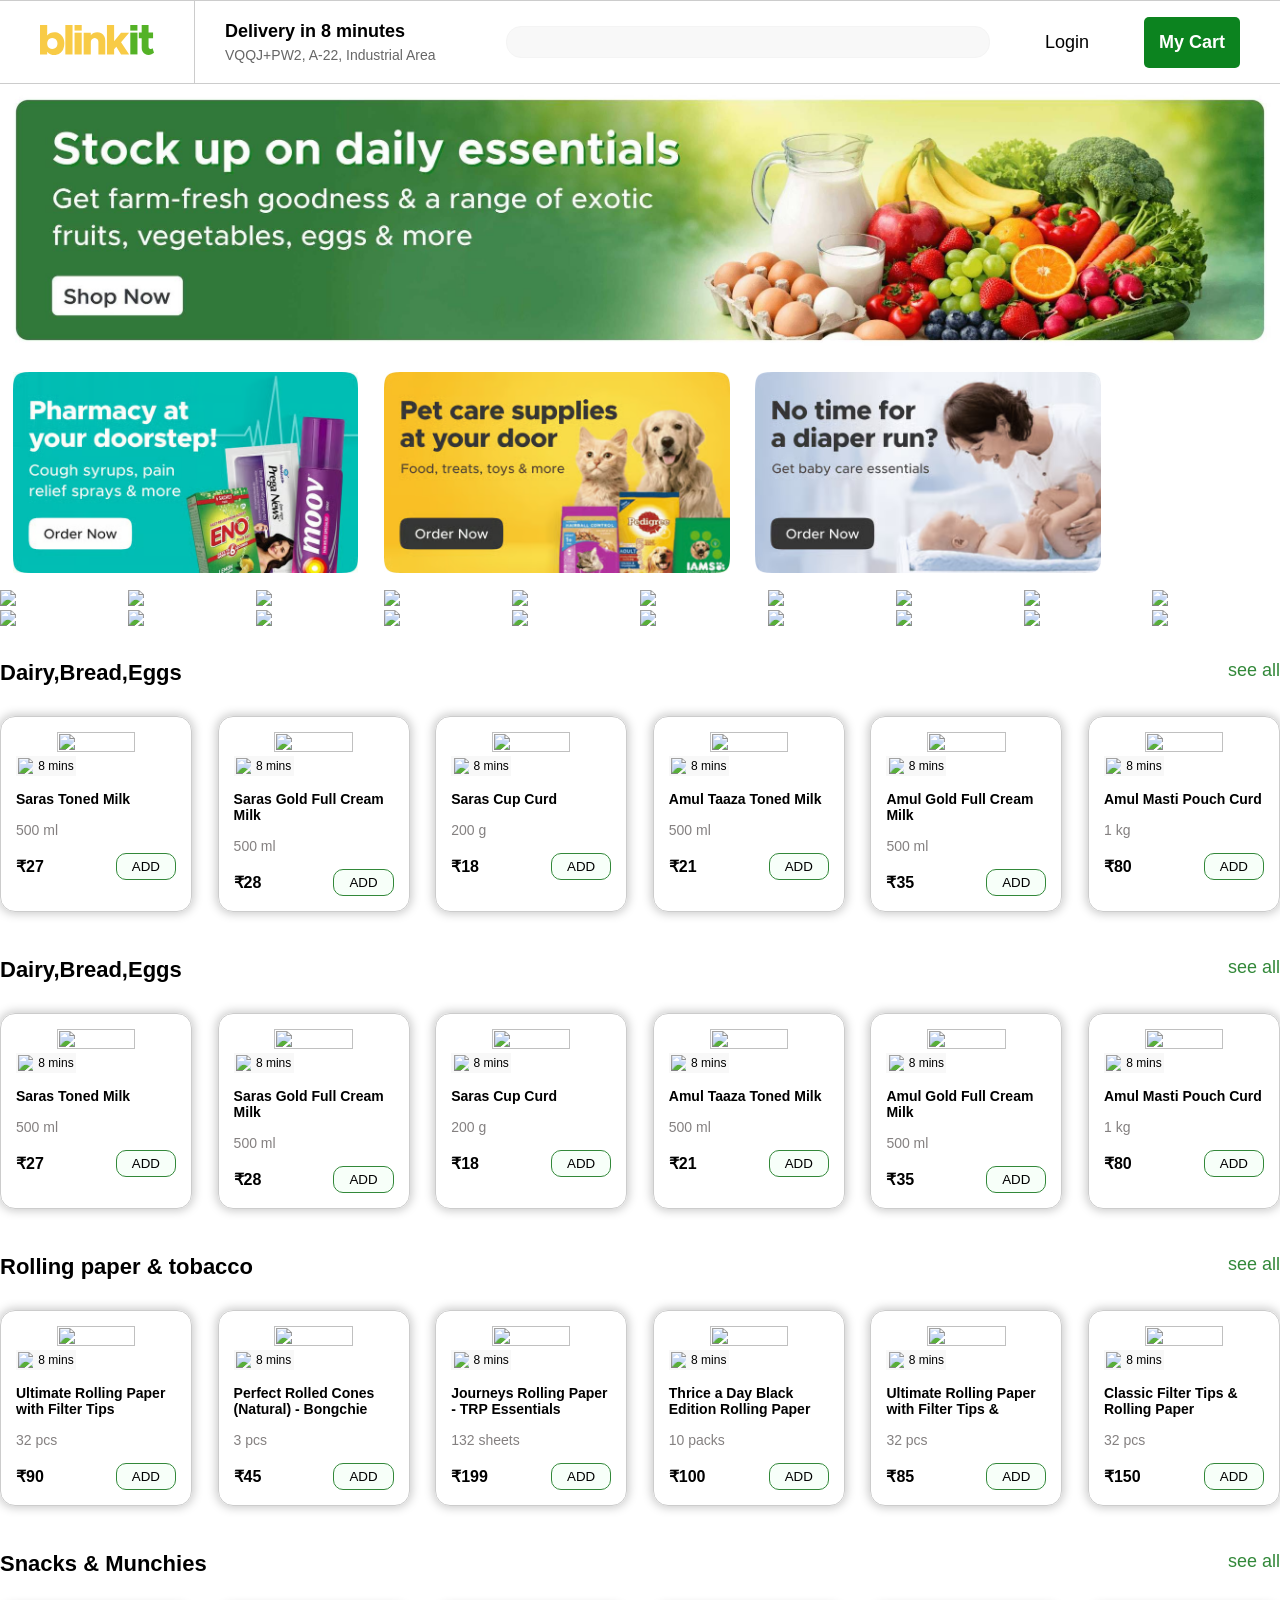
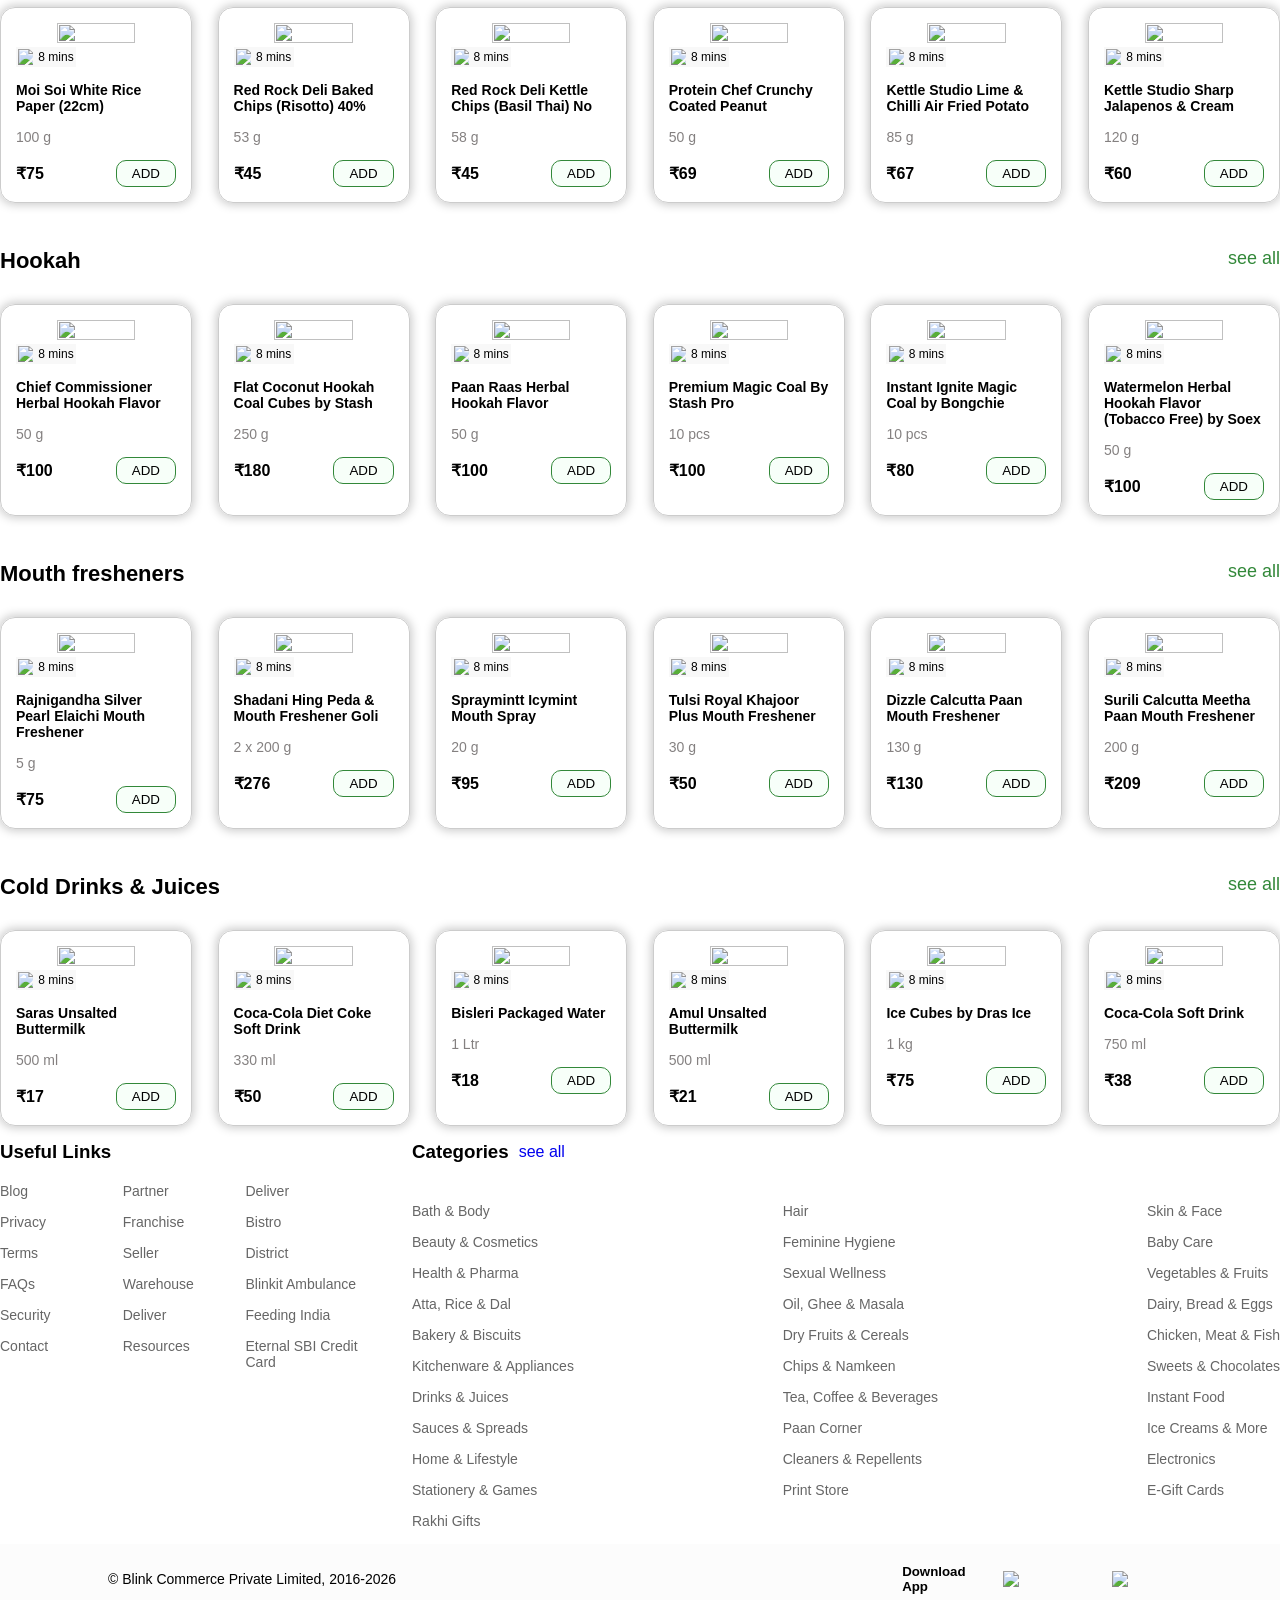
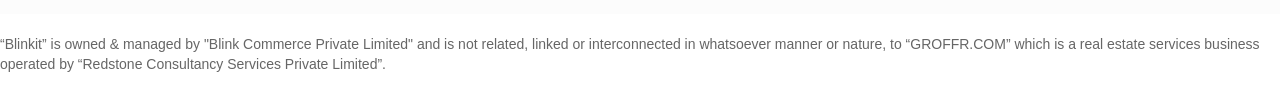
==== index.html @ e27129c2 "4" ====
<!DOCTYPE html>
<html lang="en">
<head>
    <meta charset="UTF-8">
    <meta name="viewport" content="width=device-width, initial-scale=1.0">
    <title>Blinkit</title>
    <link rel="stylesheet" href="https://cdnjs.cloudflare.com/ajax/libs/font-awesome/7.3.1/css/all.css" integrity="sha512-x9WwyMYBnlXMNQ6kQ/Lyzu1NqIhLQKL5Oq6xByfXuRj7s9CskyCbLv/1IjqzJmXwFXWr0ov6jBV7Qbc0hh9nHg==" crossorigin="anonymous" referrerpolicy="no-referrer">     
    <link rel="stylesheet" href="style.css">
    <link rel="stylesheet" href="media.css">
    
</head>
<body>
    <header>
        <div class="headerleft">
            <div class="logo">
                <a href="#">
                <svg width="134" height="30" viewBox="0 0 114 30" fill="none" xmlns="http://www.w3.org/2000/svg"><path d="M14.3342 7.186C16.2619 7.186 17.9832 7.66644 19.4978 8.62732C21.0262 9.57447 22.2242 10.9197 23.0917 12.663C23.9316 14.3377 24.3516 16.3075 24.3516 18.5724C24.3516 20.7687 23.9316 22.7316 23.0917 24.4612C22.2517 26.1908 21.0675 27.5429 19.5391 28.5175C17.9969 29.5058 16.2619 30 14.3342 30C12.9297 30 11.6078 29.7117 10.3685 29.1352C9.12927 28.5587 8.06901 27.7488 7.18775 26.7056V29.4852H0V0H7.18775V10.4598C8.06901 9.41661 9.12927 8.61359 10.3685 8.05079C11.6078 7.47426 12.9297 7.186 14.3342 7.186ZM12.1861 24.0494C13.2051 24.0494 14.1139 23.8161 14.9125 23.3493C15.7112 22.8826 16.3377 22.2306 16.7921 21.3933C17.2465 20.5697 17.4737 19.6294 17.4737 18.5724C17.4737 17.5429 17.2465 16.6095 16.7921 15.7721C16.3377 14.9348 15.7112 14.2828 14.9125 13.8161C14.1139 13.3493 13.2051 13.116 12.1861 13.116C11.2223 13.116 10.3617 13.3493 9.60432 13.8161C8.84699 14.269 8.2549 14.9073 7.82804 15.731C7.40118 16.5683 7.18775 17.5154 7.18775 18.5724C7.18775 19.6294 7.40118 20.5765 7.82804 21.4139C8.2549 22.2375 8.84699 22.8826 9.60432 23.3493C10.3617 23.8161 11.2223 24.0494 12.1861 24.0494Z" fill="#F8CB46"></path><path d="M25.3356 29.4852V0H32.5233V29.4852H25.3356Z" fill="#F8CB46"></path><path d="M34.5607 29.4852V7.68016H41.7071V29.4852H34.5607Z" fill="#F8CB46"></path><path d="M57.2319 7.186C58.7603 7.186 60.1372 7.5429 61.3627 8.25669C62.5882 8.95676 63.5521 9.94509 64.2544 11.2217C64.9291 12.512 65.2664 13.9739 65.2664 15.6074V29.4852H58.4092V17.2135C58.4092 16.4173 58.2508 15.7104 57.9341 15.0927C57.6312 14.4612 57.1974 13.9739 56.6329 13.6307C56.0821 13.2876 55.4349 13.116 54.6914 13.116C53.9891 13.116 53.3419 13.2876 52.7498 13.6307C52.1577 13.9602 51.6965 14.4132 51.366 14.9897C51.0218 15.5388 50.8496 16.1839 50.8496 16.9252L50.8083 29.4852H43.6619V7.68016H50.8083V10.1716C51.483 9.23816 52.3849 8.51064 53.5141 7.98902C54.6432 7.45367 55.8824 7.186 57.2319 7.186Z" fill="#F8CB46"></path><path d="M81.0597 17.2135L89.1769 29.4852H81.0597L76.3091 21.7639L74.1198 24.2965V29.4852H66.932V0H74.1198V16.2869L81.0184 7.68016H89.1356L81.0597 17.2135Z" fill="#F8CB46"></path><path d="M34.5569 0.00232667H41.7267V5.59207H34.5569V0.00232667Z" fill="#F8CB46"></path><path d="M90.3176 29.4198V7.61479H97.464V29.4198H90.3176Z" fill="#54B226"></path><path d="M112.575 23.2634L114 27.855C113.353 28.4727 112.534 28.9737 111.542 29.3581C110.564 29.7424 109.607 29.9346 108.671 29.9346C107.322 29.9346 106.117 29.6395 105.057 29.0492C103.996 28.4452 103.17 27.6079 102.578 26.5372C101.986 25.494 101.69 24.2929 101.69 22.9339V13.3183H98.819V7.61479H101.69V0.00241089H108.547V7.61479H113.071V13.3183H108.547V21.6161C108.547 22.3162 108.733 22.8859 109.105 23.3251C109.477 23.7644 109.952 23.984 110.53 23.984C110.943 23.984 111.329 23.9223 111.687 23.7987C112.045 23.6752 112.341 23.4967 112.575 23.2634Z" fill="#54B226"></path><path d="M90.2609 0.00241089H97.4307V5.59215H90.2609V0.00241089Z" fill="#54B226"></path></svg>
                </a>
            </div>
            <div class="headeraddress">
                <h3>Delivery in 8 minutes</h3>
                <p>VQQJ+PW2, A-22, Industrial Area </div></p>
            </div>
        <form class="searchbox">
            <button><i class="fa-solid fa-magnifying-glass"></i></button>
            <input type="text"/>
        </form>
        <div class="headerBtn">
            <button>Login</button>
            <button><i class="fa-solid fa-cart-shopping"></i>My Cart</button>
            </div>

    </header>

    <section class="bannersection">
        <img src="img/Frame-1437256605-2-2.jpg"/>  
    </section>

    <section class="orderbanner">
            <div class="orderbanneritems">
                <img src="img/pharmacy-WEB.avif"/></div>
            <div class="orderbanneritems">
                <img src="img/pet_crystal_WEB-1.avif"/>
            </div>
            <div class="orderbanneritems">
                <img src="img/baby_crystal_WEB-1.avif"/>
            </div>
    </section>
    <section class="categorysection">
        <div class="categoryitems">
            <img src="https://cdn.grofers.com/cdn-cgi/image/f=auto,fit=scale-down,q=70,metadata=none,w=270/layout-engine/2022-12/paan-corner_web.png"/>
        </div>
         <div class="categoryitems">
            <img src="https://cdn.grofers.com/cdn-cgi/image/f=auto,fit=scale-down,q=70,metadata=none,w=270/layout-engine/2022-11/Slice-2_10.png"/>
        </div>
        <div class="categoryitems">
            <img src="https://cdn.grofers.com/cdn-cgi/image/f=auto,fit=scale-down,q=70,metadata=none,w=270/layout-engine/2022-11/Slice-3_9.png"/>
        </div>
        <div class="categoryitems">
            <img src="https://cdn.grofers.com/cdn-cgi/image/f=auto,fit=scale-down,q=70,metadata=none,w=270/layout-engine/2022-11/Slice-4_9.png"/>
        </div>
        <div class="categoryitems">
            <img src="https://cdn.grofers.com/cdn-cgi/image/f=auto,fit=scale-down,q=70,metadata=none,w=270/layout-engine/2022-11/Slice-5_4.png"/>
        </div>
        <div class="categoryitems">
            <img src="https://cdn.grofers.com/cdn-cgi/image/f=auto,fit=scale-down,q=70,metadata=none,w=270/layout-engine/2022-11/Slice-6_5.png"/>
        </div>
        <div class="categoryitems">
            <img src="https://cdn.grofers.com/cdn-cgi/image/f=auto,fit=scale-down,q=70,metadata=none,w=270/layout-engine/2022-11/Slice-7_3.png"/>
        </div>
        <div class="categoryitems">
            <img src="https://cdn.grofers.com/cdn-cgi/image/f=auto,fit=scale-down,q=70,metadata=none,w=270/layout-engine/2022-11/Slice-8_4.png"/>
        </div>
        <div class="categoryitems">
            <img src="https://cdn.grofers.com/cdn-cgi/image/f=auto,fit=scale-down,q=70,metadata=none,w=270/layout-engine/2025-11/Slice-7-1_0.png"/>
        </div>
        <div class="categoryitems">
            <img src="https://cdn.grofers.com/cdn-cgi/image/f=auto,fit=scale-down,q=70,metadata=none,w=270/layout-engine/2022-11/Slice-10.png"/>
        </div>
        <div class="categoryitems">
            <img src="https://cdn.grofers.com/cdn-cgi/image/f=auto,fit=scale-down,q=70,metadata=none,w=270/layout-engine/2022-11/Slice-11.png"/>
        </div>
        <div class="categoryitems">
            <img src="https://cdn.grofers.com/cdn-cgi/image/f=auto,fit=scale-down,q=70,metadata=none,w=270/layout-engine/2022-11/Slice-12.png"/>
        </div>
        <div class="categoryitems">
            <img src="https://cdn.grofers.com/cdn-cgi/image/f=auto,fit=scale-down,q=70,metadata=none,w=270/layout-engine/2022-11/Slice-13.png"/>
        </div>
        <div class="categoryitems">
            <img src="https://cdn.grofers.com/cdn-cgi/image/f=auto,fit=scale-down,q=70,metadata=none,w=270/layout-engine/2022-11/Slice-14.png"/>
        </div>
        <div class="categoryitems">
            <img src="https://cdn.grofers.com/cdn-cgi/image/f=auto,fit=scale-down,q=70,metadata=none,w=270/layout-engine/2022-11/Slice-15.png"/>
        </div>
        <div class="categoryitems">
            <img src="https://cdn.grofers.com/cdn-cgi/image/f=auto,fit=scale-down,q=70,metadata=none,w=270/layout-engine/2022-11/Slice-16.png"/>
        </div>
        <div class="categoryitems">
            <img src="https://cdn.grofers.com/cdn-cgi/image/f=auto,fit=scale-down,q=70,metadata=none,w=270/layout-engine/2022-11/Slice-17.png"/>
        </div>
        <div class="categoryitems">
            <img src="https://cdn.grofers.com/cdn-cgi/image/f=auto,fit=scale-down,q=70,metadata=none,w=270/layout-engine/2022-11/Slice-18.png"/>
        </div>
        <div class="categoryitems">
            <img src="https://cdn.grofers.com/cdn-cgi/image/f=auto,fit=scale-down,q=70,metadata=none,w=270/layout-engine/2022-11/Slice-19.png"/>
        </div>
        <div class="categoryitems">
            <img src="https://cdn.grofers.com/cdn-cgi/image/f=auto,fit=scale-down,q=70,metadata=none,w=270/layout-engine/2022-11/Slice-20.png"/>
        </div>
    </section>
    <section class="productsection">
        <div class="headingrow">
            <h2>Dairy,Bread,Eggs</h2>
            <a>see all</a>
        </div>
        <div class="productrow">
            <div class="productionitems">
                <div class="productimg">
                    <img width="70%" height="10%" src="https://cdn.grofers.com/cdn-cgi/image/f=auto,fit=scale-down,q=70,metadata=none,w=270/da/cms-assets/cms/product/adebcc0a-e373-4bc5-aa6f-e504d9d2014b.png"/>
                    <p>
                        <img width="15px" src="https://cdn.grofers.com/cdn-cgi/image/f=auto,fit=scale-down,q=70,metadata=none,w=90/assets/eta-icons/15-mins.png"/>
                        8 mins
                    </p>    
                </div>
                <div class="productcontent">
                    <h3>Saras Toned Milk</h3>
                    <p>500 ml</p>
                    <div class="btn-price-outer">
                        <b>₹27</b>
                        <button>
                            ADD
                        </button>
                    </div>
                </div>
            </div>
            <div class="productionitems">
                <div class="productimg">
                    <img width="70%" height="10%" src="https://cdn.grofers.com/cdn-cgi/image/f=auto,fit=scale-down,q=70,metadata=none,w=270/da/cms-assets/cms/product/016db06e-1840-4069-b9b4-dec66e8ba4c9.png"/>
                    <p>
                        <img width="15px" src="https://cdn.grofers.com/cdn-cgi/image/f=auto,fit=scale-down,q=70,metadata=none,w=90/assets/eta-icons/15-mins.png"/>
                        8 mins
                    </p>    
                </div>
                <div class="productcontent">
                    <h3>Saras Gold Full Cream Milk</h3>
                    <p>500 ml</p>
                    <div class="btn-price-outer">
                        <b>₹28</b>
                        <button>
                            ADD
                        </button>
                    </div>
                </div>
            </div>
            <div class="productionitems">
                <div class="productimg">
                    <img width="70%" height="10%" src="https://cdn.grofers.com/cdn-cgi/image/f=auto,fit=scale-down,q=70,metadata=none,w=270/da/cms-assets/cms/product/95a47dbf-adcd-4631-8b95-acae31bc5242.png"/>
                    <p>
                        <img width="15px" src="https://cdn.grofers.com/cdn-cgi/image/f=auto,fit=scale-down,q=70,metadata=none,w=90/assets/eta-icons/15-mins.png"/>
                        8 mins
                    </p>    
                </div>
                <div class="productcontent">
                    <h3>Saras Cup Curd</h3>
                    <p>200 g</p>
                    <div class="btn-price-outer">
                        <b>₹18</b>
                        <button>
                            ADD
                        </button>
                    </div>
                </div>
            </div>
            <div class="productionitems">
                <div class="productimg">
                    <img width="70%" height="10%" src="https://cdn.grofers.com/cdn-cgi/image/f=auto,fit=scale-down,q=70,metadata=none,w=270/da/cms-assets/cms/product/5734b087-3ad9-485f-bbe2-52079cd9e35d.png"/>
                    <p>
                        <img width="15px" src="https://cdn.grofers.com/cdn-cgi/image/f=auto,fit=scale-down,q=70,metadata=none,w=90/assets/eta-icons/15-mins.png"/>
                        8 mins
                    </p>    
                </div>
                <div class="productcontent">
                    <h3>Amul Taaza Toned Milk</h3>
                    <p>500 ml</p>
                    <div class="btn-price-outer">
                        <b>₹21</b>
                        <button>
                            ADD
                        </button>
                    </div>
                </div>
            </div>
            <div class="productionitems">
                <div class="productimg">
                    <img width="70%" height="10%" src="https://cdn.grofers.com/cdn-cgi/image/f=auto,fit=scale-down,q=70,metadata=none,w=270/da/cms-assets/cms/product/628c97e0-5ed4-425d-a667-1d3bfa6f0bde.png"/>
                    <p>
                        <img width="15px" src="https://cdn.grofers.com/cdn-cgi/image/f=auto,fit=scale-down,q=70,metadata=none,w=90/assets/eta-icons/15-mins.png"/>
                        8 mins
                    </p>    
                </div>
                <div class="productcontent">
                    <h3>Amul Gold Full Cream Milk</h3>
                    <p>500 ml</p>
                    <div class="btn-price-outer">
                        <b>₹35</b>
                        <button>
                            ADD
                        </button>
                    </div>
                </div>
            </div>
            <div class="productionitems">
                <div class="productimg">
                    <img width="70%" height="10%" src="https://cdn.grofers.com/cdn-cgi/image/f=auto,fit=scale-down,q=70,metadata=none,w=270/da/cms-assets/cms/product/e7023096-622d-4e2e-9c2c-a7689262c36f.png"/>
                    <p>
                        <img width="15px" src="https://cdn.grofers.com/cdn-cgi/image/f=auto,fit=scale-down,q=70,metadata=none,w=90/assets/eta-icons/15-mins.png"/>
                        8 mins
                    </p>    
                </div>
                <div class="productcontent">
                    <h3>Amul Masti Pouch Curd</h3>
                    <p>1 kg</p>
                    <div class="btn-price-outer">
                        <b>₹80</b>
                        <button>
                            ADD
                        </button>
                    </div>
                </div>
            </div>
        </div>
    </section>
    <section class="productsection">
        <div class="headingrow">
            <h2>Dairy,Bread,Eggs</h2>
            <a>see all</a>
        </div>
        <div class="productrow">
            <div class="productionitems">
                <div class="productimg">
                    <img width="70%" height="10%" src="https://cdn.grofers.com/cdn-cgi/image/f=auto,fit=scale-down,q=70,metadata=none,w=270/da/cms-assets/cms/product/adebcc0a-e373-4bc5-aa6f-e504d9d2014b.png"/>
                    <p>
                        <img width="15px" src="https://cdn.grofers.com/cdn-cgi/image/f=auto,fit=scale-down,q=70,metadata=none,w=90/assets/eta-icons/15-mins.png"/>
                        8 mins
                    </p>    
                </div>
                <div class="productcontent">
                    <h3>Saras Toned Milk</h3>
                    <p>500 ml</p>
                    <div class="btn-price-outer">
                        <b>₹27</b>
                        <button>
                            ADD
                        </button>
                    </div>
                </div>
            </div>
            <div class="productionitems">
                <div class="productimg">
                    <img width="70%" height="10%" src="https://cdn.grofers.com/cdn-cgi/image/f=auto,fit=scale-down,q=70,metadata=none,w=270/da/cms-assets/cms/product/016db06e-1840-4069-b9b4-dec66e8ba4c9.png"/>
                    <p>
                        <img width="15px" src="https://cdn.grofers.com/cdn-cgi/image/f=auto,fit=scale-down,q=70,metadata=none,w=90/assets/eta-icons/15-mins.png"/>
                        8 mins
                    </p>    
                </div>
                <div class="productcontent">
                    <h3>Saras Gold Full Cream Milk</h3>
                    <p>500 ml</p>
                    <div class="btn-price-outer">
                        <b>₹28</b>
                        <button>
                            ADD
                        </button>
                    </div>
                </div>
            </div>
            <div class="productionitems">
                <div class="productimg">
                    <img width="70%" height="10%" src="https://cdn.grofers.com/cdn-cgi/image/f=auto,fit=scale-down,q=70,metadata=none,w=270/da/cms-assets/cms/product/95a47dbf-adcd-4631-8b95-acae31bc5242.png"/>
                    <p>
                        <img width="15px" src="https://cdn.grofers.com/cdn-cgi/image/f=auto,fit=scale-down,q=70,metadata=none,w=90/assets/eta-icons/15-mins.png"/>
                        8 mins
                    </p>    
                </div>
                <div class="productcontent">
                    <h3>Saras Cup Curd</h3>
                    <p>200 g</p>
                    <div class="btn-price-outer">
                        <b>₹18</b>
                        <button>
                            ADD
                        </button>
                    </div>
                </div>
            </div>
            <div class="productionitems">
                <div class="productimg">
                    <img width="70%" height="10%" src="https://cdn.grofers.com/cdn-cgi/image/f=auto,fit=scale-down,q=70,metadata=none,w=270/da/cms-assets/cms/product/5734b087-3ad9-485f-bbe2-52079cd9e35d.png"/>
                    <p>
                        <img width="15px" src="https://cdn.grofers.com/cdn-cgi/image/f=auto,fit=scale-down,q=70,metadata=none,w=90/assets/eta-icons/15-mins.png"/>
                        8 mins
                    </p>    
                </div>
                <div class="productcontent">
                    <h3>Amul Taaza Toned Milk</h3>
                    <p>500 ml</p>
                    <div class="btn-price-outer">
                        <b>₹21</b>
                        <button>
                            ADD
                        </button>
                    </div>
                </div>
            </div>
            <div class="productionitems">
                <div class="productimg">
                    <img width="70%" height="10%" src="https://cdn.grofers.com/cdn-cgi/image/f=auto,fit=scale-down,q=70,metadata=none,w=270/da/cms-assets/cms/product/628c97e0-5ed4-425d-a667-1d3bfa6f0bde.png"/>
                    <p>
                        <img width="15px" src="https://cdn.grofers.com/cdn-cgi/image/f=auto,fit=scale-down,q=70,metadata=none,w=90/assets/eta-icons/15-mins.png"/>
                        8 mins
                    </p>    
                </div>
                <div class="productcontent">
                    <h3>Amul Gold Full Cream Milk</h3>
                    <p>500 ml</p>
                    <div class="btn-price-outer">
                        <b>₹35</b>
                        <button>
                            ADD
                        </button>
                    </div>
                </div>
            </div>
            <div class="productionitems">
                <div class="productimg">
                    <img width="70%" height="10%" src="https://cdn.grofers.com/cdn-cgi/image/f=auto,fit=scale-down,q=70,metadata=none,w=270/da/cms-assets/cms/product/e7023096-622d-4e2e-9c2c-a7689262c36f.png"/>
                    <p>
                        <img width="15px" src="https://cdn.grofers.com/cdn-cgi/image/f=auto,fit=scale-down,q=70,metadata=none,w=90/assets/eta-icons/15-mins.png"/>
                        8 mins
                    </p>    
                </div>
                <div class="productcontent">
                    <h3>Amul Masti Pouch Curd</h3>
                    <p>1 kg</p>
                    <div class="btn-price-outer">
                        <b>₹80</b>
                        <button>
                            ADD
                        </button>
                    </div>
                </div>
            </div>
        </div>
    </section>
    <section class="productsection">
        <div class="headingrow">
            <h2>Rolling paper & tobacco</h2>
            <a>see all</a>
        </div>
        <div class="productrow">
            <div class="productionitems">
                <div class="productimg">
                    <img width="70%" height="10%" src="https://cdn.grofers.com/cdn-cgi/image/f=auto,fit=scale-down,q=70,metadata=none,w=270/da/cms-assets/cms/product/153ebe78-f289-42bc-aacb-db8e45e5b906.png"/>
                    <p>
                        <img width="15px" src="https://cdn.grofers.com/cdn-cgi/image/f=auto,fit=scale-down,q=70,metadata=none,w=90/assets/eta-icons/15-mins.png"/>
                        8 mins
                    </p>    
                </div>
                <div class="productcontent">
                    <h3>Ultimate Rolling Paper with Filter Tips </h3>
                    <p>32 pcs</p>
                    <div class="btn-price-outer">
                        <b>₹90</b>
                        <button>
                            ADD
                        </button>
                    </div>
                </div>
            </div>
            <div class="productionitems">
                <div class="productimg">
                    <img width="70%" height="10%" src="https://cdn.grofers.com/cdn-cgi/image/f=auto,fit=scale-down,q=70,metadata=none,w=270/da/cms-assets/cms/product/70514a35-42d4-4211-a23b-5ba14cdf4a7a.png"/>
                    <p>
                        <img width="15px" src="https://cdn.grofers.com/cdn-cgi/image/f=auto,fit=scale-down,q=70,metadata=none,w=90/assets/eta-icons/15-mins.png"/>
                        8 mins
                    </p>    
                </div>
                <div class="productcontent">
                    <h3>Perfect Rolled Cones (Natural) - Bongchie</h3>
                    <p>3 pcs</p>
                    <div class="btn-price-outer">
                        <b>₹45</b>
                        <button>
                            ADD
                        </button>
                    </div>
                </div>
            </div>
            <div class="productionitems">
                <div class="productimg">
                    <img width="70%" height="10%" src="https://cdn.grofers.com/cdn-cgi/image/f=auto,fit=scale-down,q=70,metadata=none,w=270/da/cms-assets/cms/product/1474793c-a59c-4ce6-8f32-7b13f8e9ca8c.png"/>
                    <p>
                        <img width="15px" src="https://cdn.grofers.com/cdn-cgi/image/f=auto,fit=scale-down,q=70,metadata=none,w=90/assets/eta-icons/15-mins.png"/>
                        8 mins
                    </p>    
                </div>
                <div class="productcontent">
                    <h3>Journeys Rolling Paper - TRP Essentials</h3>
                    <p>132 sheets</p>
                    <div class="btn-price-outer">
                        <b>₹199</b>
                        <button>
                            ADD
                        </button>
                    </div>
                </div>
            </div>
            <div class="productionitems">
                <div class="productimg">
                    <img width="70%" height="10%" src="https://cdn.grofers.com/cdn-cgi/image/f=auto,fit=scale-down,q=70,metadata=none,w=270/da/cms-assets/cms/product/5d32e1ba-930a-4934-9bde-047285f78f3a.png"/>
                    <p>
                        <img width="15px" src="https://cdn.grofers.com/cdn-cgi/image/f=auto,fit=scale-down,q=70,metadata=none,w=90/assets/eta-icons/15-mins.png"/>
                        8 mins
                    </p>    
                </div>
                <div class="productcontent">
                    <h3>Thrice a Day Black Edition Rolling Paper </h3>
                    <p>10 packs</p>
                    <div class="btn-price-outer">
                        <b>₹100</b>
                        <button>
                            ADD
                        </button>
                    </div>
                </div>
            </div>
            <div class="productionitems">
                <div class="productimg">
                    <img width="70%" height="10%" src="https://cdn.grofers.com/cdn-cgi/image/f=auto,fit=scale-down,q=70,metadata=none,w=270/da/cms-assets/cms/product/2a6eb6af-8143-4195-a788-c350255a8e1e.png"/>
                    <p>
                        <img width="15px" src="https://cdn.grofers.com/cdn-cgi/image/f=auto,fit=scale-down,q=70,metadata=none,w=90/assets/eta-icons/15-mins.png"/>
                        8 mins
                    </p>    
                </div>
                <div class="productcontent">
                    <h3>Ultimate Rolling Paper with Filter Tips &</h3>
                    <p>32 pcs</p>
                    <div class="btn-price-outer">
                        <b>₹85</b>
                        <button>
                            ADD
                        </button>
                    </div>
                </div>
            </div>
            <div class="productionitems">
                <div class="productimg">
                    <img width="70%" height="10%" src="https://cdn.grofers.com/cdn-cgi/image/f=auto,fit=scale-down,q=70,metadata=none,w=270/da/cms-assets/cms/product/51d164ea-0ee2-4080-aac3-0affdaf34ded.png"/>
                    <p>
                        <img width="15px" src="https://cdn.grofers.com/cdn-cgi/image/f=auto,fit=scale-down,q=70,metadata=none,w=90/assets/eta-icons/15-mins.png"/>
                        8 mins
                    </p>    
                </div>
                <div class="productcontent">
                    <h3>Classic Filter Tips & Rolling Paper</h3>
                    <p>32 pcs</p>
                    <div class="btn-price-outer">
                        <b>₹150</b>
                        <button>
                            ADD
                        </button>
                    </div>
                </div>
            </div>
        </div>
    </section>
    <section class="productsection">
        <div class="headingrow">
            <h2>Snacks & Munchies</h2>
            <a>see all</a>
        </div>
        <div class="productrow">
            <div class="productionitems">
                <div class="productimg">
                    <img width="70%" height="10%" src="https://cdn.grofers.com/cdn-cgi/image/f=auto,fit=scale-down,q=70,metadata=none,w=270/da/cms-assets/cms/product/adebcc0a-e373-4bc5-aa6f-e504d9d2014b.png"/>
                    <p>
                        <img width="15px" src="https://cdn.grofers.com/cdn-cgi/image/f=auto,fit=scale-down,q=70,metadata=none,w=90/assets/eta-icons/15-mins.png"/>
                        8 mins
                    </p>    
                </div>
                <div class="productcontent">
                    <h3>Moi Soi White Rice Paper (22cm)</h3>
                    <p>100 g</p>
                    <div class="btn-price-outer">
                        <b>₹75</b>
                        <button>
                            ADD
                        </button>
                    </div>
                </div>
            </div>
            <div class="productionitems">
                <div class="productimg">
                    <img width="70%" height="10%" src="https://cdn.grofers.com/cdn-cgi/image/f=auto,fit=scale-down,q=70,metadata=none,w=270/da/cms-assets/cms/product/rc-upload-1776829632782-897.png"/>
                    <p>
                        <img width="15px" src="https://cdn.grofers.com/cdn-cgi/image/f=auto,fit=scale-down,q=70,metadata=none,w=90/assets/eta-icons/15-mins.png"/>
                        8 mins
                    </p>    
                </div>
                <div class="productcontent">
                    <h3>Red Rock Deli Baked Chips (Risotto) 40%</h3>
                    <p>53 g</p>
                    <div class="btn-price-outer">
                        <b>₹45</b>
                        <button>
                            ADD
                        </button>
                    </div>
                </div>
            </div>
            <div class="productionitems">
                <div class="productimg">
                    <img width="70%" height="10%" src="https://cdn.grofers.com/cdn-cgi/image/f=auto,fit=scale-down,q=70,metadata=none,w=270/da/cms-assets/cms/product/rc-upload-1776829632782-895.png"/>
                    <p>
                        <img width="15px" src="https://cdn.grofers.com/cdn-cgi/image/f=auto,fit=scale-down,q=70,metadata=none,w=90/assets/eta-icons/15-mins.png"/>
                        8 mins
                    </p>    
                </div>
                <div class="productcontent">
                    <h3>Red Rock Deli Kettle Chips (Basil Thai) No</h3>
                    <p>58 g</p>
                    <div class="btn-price-outer">
                        <b>₹45</b>
                        <button>
                            ADD
                        </button>
                    </div>
                </div>
            </div>
            <div class="productionitems">
                <div class="productimg">
                    <img width="70%" height="10%" src="https://cdn.grofers.com/cdn-cgi/image/f=auto,fit=scale-down,q=70,metadata=none,w=270/da/cms-assets/cms/product/rc-upload-1779421790948-2501.png"/>
                    <p>
                        <img width="15px" src="https://cdn.grofers.com/cdn-cgi/image/f=auto,fit=scale-down,q=70,metadata=none,w=90/assets/eta-icons/15-mins.png"/>
                        8 mins
                    </p>    
                </div>
                <div class="productcontent">
                    <h3>Protein Chef Crunchy Coated Peanut</h3>
                    <p>50 g</p>
                    <div class="btn-price-outer">
                        <b>₹69</b>
                        <button>
                            ADD
                        </button>
                    </div>
                </div>
            </div>
            <div class="productionitems">
                <div class="productimg">
                    <img width="70%" height="10%" src="https://cdn.grofers.com/cdn-cgi/image/f=auto,fit=scale-down,q=70,metadata=none,w=270/da/cms-assets/cms/product/0e057c9b-d500-4665-8c5d-9c63885abbae.png"/>
                    <p>
                        <img width="15px" src="https://cdn.grofers.com/cdn-cgi/image/f=auto,fit=scale-down,q=70,metadata=none,w=90/assets/eta-icons/15-mins.png"/>
                        8 mins
                    </p>    
                </div>
                <div class="productcontent">
                    <h3>Kettle Studio Lime & Chilli Air Fried Potato</h3>
                    <p>85 g</p>
                    <div class="btn-price-outer">
                        <b>₹67</b>
                        <button>
                            ADD
                        </button>
                    </div>
                </div>
            </div>
            <div class="productionitems">
                <div class="productimg">
                    <img width="70%" height="10%" src="https://cdn.grofers.com/cdn-cgi/image/f=auto,fit=scale-down,q=70,metadata=none,w=270/da/cms-assets/cms/product/rc-upload-1773048060308-1052.png"/>
                    <p>
                        <img width="15px" src="https://cdn.grofers.com/cdn-cgi/image/f=auto,fit=scale-down,q=70,metadata=none,w=90/assets/eta-icons/15-mins.png"/>
                        8 mins
                    </p>    
                </div>
                <div class="productcontent">
                    <h3>Kettle Studio Sharp Jalapenos & Cream</h3>
                    <p>120 g</p>
                    <div class="btn-price-outer">
                        <b>₹60</b>
                        <button>
                            ADD
                        </button>
                    </div>
                </div>
            </div>
        </div>
    </section>
    <section class="productsection">
        <div class="headingrow">
            <h2>Hookah</h2>
            <a>see all</a>
        </div>
        <div class="productrow">
            <div class="productionitems">
                <div class="productimg">
                    <img width="70%" height="10%" src="https://cdn.grofers.com/cdn-cgi/image/f=auto,fit=scale-down,q=70,metadata=none,w=270/da/cms-assets/cms/product/da5b29c2-2a2b-4a87-af9b-f9feeb8d724d.png"/>
                    <p>
                        <img width="15px" src="https://cdn.grofers.com/cdn-cgi/image/f=auto,fit=scale-down,q=70,metadata=none,w=90/assets/eta-icons/15-mins.png"/>
                        8 mins
                    </p>    
                </div>
                <div class="productcontent">
                    <h3>Chief Commissioner Herbal Hookah Flavor</h3>
                    <p>50 g</p>
                    <div class="btn-price-outer">
                        <b>₹100</b>
                        <button>
                            ADD
                        </button>
                    </div>
                </div>
            </div>
            <div class="productionitems">
                <div class="productimg">
                    <img width="70%" height="10%" src="https://cdn.grofers.com/cdn-cgi/image/f=auto,fit=scale-down,q=70,metadata=none,w=270/da/cms-assets/cms/product/2a13f726-1e16-40ee-82de-50a35c0923f8.png"/>
                    <p>
                        <img width="15px" src="https://cdn.grofers.com/cdn-cgi/image/f=auto,fit=scale-down,q=70,metadata=none,w=90/assets/eta-icons/15-mins.png"/>
                        8 mins
                    </p>    
                </div>
                <div class="productcontent">
                    <h3>Flat Coconut Hookah Coal Cubes by Stash</h3>
                    <p>250 g</p>
                    <div class="btn-price-outer">
                        <b>₹180</b>
                        <button>
                            ADD
                        </button>
                    </div>
                </div>
            </div>
            <div class="productionitems">
                <div class="productimg">
                    <img width="70%" height="10%" src="https://cdn.grofers.com/cdn-cgi/image/f=auto,fit=scale-down,q=70,metadata=none,w=270/da/cms-assets/cms/product/c57dbc89-08eb-4d02-bd6c-cc4c50aaaaef.png"/>
                    <p>
                        <img width="15px" src="https://cdn.grofers.com/cdn-cgi/image/f=auto,fit=scale-down,q=70,metadata=none,w=90/assets/eta-icons/15-mins.png"/>
                        8 mins
                    </p>    
                </div>
                <div class="productcontent">
                    <h3>Paan Raas Herbal Hookah Flavor</h3>
                    <p>50 g</p>
                    <div class="btn-price-outer">
                        <b>₹100</b>
                        <button>
                            ADD
                        </button>
                    </div>
                </div>
            </div>
            <div class="productionitems">
                <div class="productimg">
                    <img width="70%" height="10%" src="https://cdn.grofers.com/cdn-cgi/image/f=auto,fit=scale-down,q=70,metadata=none,w=270/da/cms-assets/cms/product/0b475c4e-7593-4a75-8fcd-ea5a1ddc0c03.png"/>
                    <p>
                        <img width="15px" src="https://cdn.grofers.com/cdn-cgi/image/f=auto,fit=scale-down,q=70,metadata=none,w=90/assets/eta-icons/15-mins.png"/>
                        8 mins
                    </p>    
                </div>
                <div class="productcontent">
                    <h3>Premium Magic Coal By Stash Pro</h3>
                    <p>10 pcs</p>
                    <div class="btn-price-outer">
                        <b>₹100</b>
                        <button>
                            ADD
                        </button>
                    </div>
                </div>
            </div>
            <div class="productionitems">
                <div class="productimg">
                    <img width="70%" height="10%" src="https://cdn.grofers.com/cdn-cgi/image/f=auto,fit=scale-down,q=70,metadata=none,w=270/da/cms-assets/cms/product/55cbc96f-5555-47f4-9b17-67e15a255875.png"/>
                    <p>
                        <img width="15px" src="https://cdn.grofers.com/cdn-cgi/image/f=auto,fit=scale-down,q=70,metadata=none,w=90/assets/eta-icons/15-mins.png"/>
                        8 mins
                    </p>    
                </div>
                <div class="productcontent">
                    <h3>Instant Ignite Magic Coal by Bongchie</h3>
                    <p>10 pcs</p>
                    <div class="btn-price-outer">
                        <b>₹80</b>
                        <button>
                            ADD
                        </button>
                    </div>
                </div>
            </div>
            <div class="productionitems">
                <div class="productimg">
                    <img width="70%" height="10%" src="https://cdn.grofers.com/cdn-cgi/image/f=auto,fit=scale-down,q=70,metadata=none,w=270/da/cms-assets/cms/product/23850cbe-cb4c-4e4c-823a-a78e8b4c7a90.png"/>
                    <p>
                        <img width="15px" src="https://cdn.grofers.com/cdn-cgi/image/f=auto,fit=scale-down,q=70,metadata=none,w=90/assets/eta-icons/15-mins.png"/>
                        8 mins
                    </p>    
                </div>
                <div class="productcontent">
                    <h3>Watermelon Herbal Hookah Flavor (Tobacco Free) by Soex</h3>
                    <p>50 g</p>
                    <div class="btn-price-outer">
                        <b>₹100</b>
                        <button>
                            ADD
                        </button>
                    </div>
                </div>
            </div>
        </div>
    </section>
    <section class="productsection">
        <div class="headingrow">
            <h2>Mouth fresheners</h2>
            <a>see all</a>
        </div>
        <div class="productrow">
            <div class="productionitems">
                <div class="productimg">
                    <img width="70%" height="10%" src="https://cdn.grofers.com/cdn-cgi/image/f=auto,fit=scale-down,q=70,metadata=none,w=270/da/cms-assets/cms/product/04ce1bc9-3a86-49e2-bc12-8403ce06e89d.png"/>
                    <p>
                        <img width="15px" src="https://cdn.grofers.com/cdn-cgi/image/f=auto,fit=scale-down,q=70,metadata=none,w=90/assets/eta-icons/15-mins.png"/>
                        8 mins
                    </p>    
                </div>
                <div class="productcontent">
                    <h3>Rajnigandha Silver Pearl Elaichi Mouth Freshener</h3>
                    <p>5 g</p>
                    <div class="btn-price-outer">
                        <b>₹75</b>
                        <button>
                            ADD
                        </button>
                    </div>
                </div>
            </div>
            <div class="productionitems">
                <div class="productimg">
                    <img width="70%" height="10%" src="https://cdn.grofers.com/cdn-cgi/image/f=auto,fit=scale-down,q=70,metadata=none,w=270/da/cms-assets/cms/product/4fc40059-6c9e-4c02-8e90-bd7538ac9072.png"/>
                    <p>
                        <img width="15px" src="https://cdn.grofers.com/cdn-cgi/image/f=auto,fit=scale-down,q=70,metadata=none,w=90/assets/eta-icons/15-mins.png"/>
                        8 mins
                    </p>    
                </div>
                <div class="productcontent">
                    <h3>Shadani Hing Peda & Mouth Freshener Goli</h3>
                    <p>2 x 200 g</p>
                    <div class="btn-price-outer">
                        <b>₹276</b>
                        <button>
                            ADD
                        </button>
                    </div>
                </div>
            </div>
            <div class="productionitems">
                <div class="productimg">
                    <img width="70%" height="10%" src="https://cdn.grofers.com/cdn-cgi/image/f=auto,fit=scale-down,q=70,metadata=none,w=270/da/cms-assets/cms/product/rc-upload-1786189754893-349.png"/>
                    <p>
                        <img width="15px" src="https://cdn.grofers.com/cdn-cgi/image/f=auto,fit=scale-down,q=70,metadata=none,w=90/assets/eta-icons/15-mins.png"/>
                        8 mins
                    </p>    
                </div>
                <div class="productcontent">
                    <h3>Spraymintt Icymint Mouth Spray</h3>
                    <p>20 g</p>
                    <div class="btn-price-outer">
                        <b>₹95</b>
                        <button>
                            ADD
                        </button>
                    </div>
                </div>
            </div>
            <div class="productionitems">
                <div class="productimg">
                    <img width="70%" height="10%" src="https://cdn.grofers.com/cdn-cgi/image/f=auto,fit=scale-down,q=70,metadata=none,w=270/da/cms-assets/cms/product/rc-upload-1776660677396-6.png"/>
                    <p>
                        <img width="15px" src="https://cdn.grofers.com/cdn-cgi/image/f=auto,fit=scale-down,q=70,metadata=none,w=90/assets/eta-icons/15-mins.png"/>
                        8 mins
                    </p>    
                </div>
                <div class="productcontent">
                    <h3>Tulsi Royal Khajoor Plus Mouth Freshener</h3>
                    <p>30 g</p>
                    <div class="btn-price-outer">
                        <b>₹50</b>
                        <button>
                            ADD
                        </button>
                    </div>
                </div>
            </div>
            <div class="productionitems">
                <div class="productimg">
                    <img width="70%" height="10%" src="https://cdn.grofers.com/cdn-cgi/image/f=auto,fit=scale-down,q=70,metadata=none,w=270/da/cms-assets/cms/product/2f02296d-f3c2-43f8-a77c-886591708076.png"/>
                    <p>
                        <img width="15px" src="https://cdn.grofers.com/cdn-cgi/image/f=auto,fit=scale-down,q=70,metadata=none,w=90/assets/eta-icons/15-mins.png"/>
                        8 mins
                    </p>    
                </div>
                <div class="productcontent">
                    <h3>Dizzle Calcutta Paan Mouth Freshener</h3>
                    <p>130 g</p>
                    <div class="btn-price-outer">
                        <b>₹130</b>
                        <button>
                            ADD
                        </button>
                    </div>
                </div>
            </div>
            <div class="productionitems">
                <div class="productimg">
                    <img width="70%" height="10%" src="https://cdn.grofers.com/cdn-cgi/image/f=auto,fit=scale-down,q=70,metadata=none,w=270/da/cms-assets/cms/product/6e295473-6bfd-4ad6-b0e3-ffd993167ec9.png"/>
                    <p>
                        <img width="15px" src="https://cdn.grofers.com/cdn-cgi/image/f=auto,fit=scale-down,q=70,metadata=none,w=90/assets/eta-icons/15-mins.png"/>
                        8 mins
                    </p>    
                </div>
                <div class="productcontent">
                    <h3>Surili Calcutta Meetha Paan Mouth Freshener</h3>
                    <p>200 g</p>
                    <div class="btn-price-outer">
                        <b>₹209</b>
                        <button>
                            ADD
                        </button>
                    </div>
                </div>
            </div>
        </div>
    </section>
    <section class="productsection">
        <div class="headingrow">
            <h2>Cold Drinks & Juices</h2>
            <a>see all</a>
        </div>
        <div class="productrow">
            <div class="productionitems">
                <div class="productimg">
                    <img width="70%" height="10%" src="https://cdn.grofers.com/cdn-cgi/image/f=auto,fit=scale-down,q=70,metadata=none,w=270/da/cms-assets/cms/product/0e83ac8c-eae0-4ff2-bef6-cd9c7a7b99f2.png"/>
                    <p>
                        <img width="15px" src="https://cdn.grofers.com/cdn-cgi/image/f=auto,fit=scale-down,q=70,metadata=none,w=90/assets/eta-icons/15-mins.png"/>
                        8 mins
                    </p>    
                </div>
                <div class="productcontent">
                    <h3>Saras Unsalted Buttermilk</h3>
                    <p>500 ml</p>
                    <div class="btn-price-outer">
                        <b>₹17</b>
                        <button>
                            ADD
                        </button>
                    </div>
                </div>
            </div>
            <div class="productionitems">
                <div class="productimg">
                    <img width="70%" height="10%" src="https://cdn.grofers.com/cdn-cgi/image/f=auto,fit=scale-down,q=70,metadata=none,w=270/da/cms-assets/cms/product/83b37878-5b24-469f-819c-3e1390cad7f2.png"/>
                    <p>
                        <img width="15px" src="https://cdn.grofers.com/cdn-cgi/image/f=auto,fit=scale-down,q=70,metadata=none,w=90/assets/eta-icons/15-mins.png"/>
                        8 mins
                    </p>    
                </div>
                <div class="productcontent">
                    <h3>Coca-Cola Diet Coke Soft Drink</h3>
                    <p>330 ml</p>
                    <div class="btn-price-outer">
                        <b>₹50</b>
                        <button>
                            ADD
                        </button>
                    </div>
                </div>
            </div>
            <div class="productionitems">
                <div class="productimg">
                    <img width="70%" height="10%" src="https://cdn.grofers.com/cdn-cgi/image/f=auto,fit=scale-down,q=70,metadata=none,w=270/da/cms-assets/cms/product/84ba0e86-2197-436b-870e-78029ad232e1.png"/>
                    <p>
                        <img width="15px" src="https://cdn.grofers.com/cdn-cgi/image/f=auto,fit=scale-down,q=70,metadata=none,w=90/assets/eta-icons/15-mins.png"/>
                        8 mins
                    </p>    
                </div>
                <div class="productcontent">
                    <h3>Bisleri Packaged Water</h3>
                    <p>1 Ltr</p>
                    <div class="btn-price-outer">
                        <b>₹18</b>
                        <button>
                            ADD
                        </button>
                    </div>
                </div>
            </div>
            <div class="productionitems">
                <div class="productimg">
                    <img width="70%" height="10%" src="https://cdn.grofers.com/cdn-cgi/image/f=auto,fit=scale-down,q=70,metadata=none,w=270/da/cms-assets/cms/product/a8bdf605-84b1-4664-97ac-4a61603b3cac.png"/>
                    <p>
                        <img width="15px" src="https://cdn.grofers.com/cdn-cgi/image/f=auto,fit=scale-down,q=70,metadata=none,w=90/assets/eta-icons/15-mins.png"/>
                        8 mins
                    </p>    
                </div>
                <div class="productcontent">
                    <h3>Amul Unsalted Buttermilk</h3>
                    <p>500 ml</p>
                    <div class="btn-price-outer">
                        <b>₹21</b>
                        <button>
                            ADD
                        </button>
                    </div>
                </div>
            </div>
            <div class="productionitems">
                <div class="productimg">
                    <img width="70%" height="10%" src="https://cdn.grofers.com/cdn-cgi/image/f=auto,fit=scale-down,q=70,metadata=none,w=270/da/cms-assets/cms/product/50e71b2f-e11f-4f53-88bb-9bf22756e13c.png"/>
                    <p>
                        <img width="15px" src="https://cdn.grofers.com/cdn-cgi/image/f=auto,fit=scale-down,q=70,metadata=none,w=90/assets/eta-icons/15-mins.png"/>
                        8 mins
                    </p>    
                </div>
                <div class="productcontent">
                    <h3>Ice Cubes by Dras Ice</h3>
                    <p>1 kg</p>
                    <div class="btn-price-outer">
                        <b>₹75</b>
                        <button>
                            ADD
                        </button>
                    </div>
                </div>
            </div>
            <div class="productionitems">
                <div class="productimg">
                    <img width="70%" height="10%" src="https://cdn.grofers.com/cdn-cgi/image/f=auto,fit=scale-down,q=70,metadata=none,w=270/da/cms-assets/cms/product/0cd486df-ef71-4374-a3e1-159759a72787.png"/>
                    <p>
                        <img width="15px" src="https://cdn.grofers.com/cdn-cgi/image/f=auto,fit=scale-down,q=70,metadata=none,w=90/assets/eta-icons/15-mins.png"/>
                        8 mins
                    </p>    
                </div>
                <div class="productcontent">
                    <h3>Coca-Cola Soft Drink</h3>
                    <p>750 ml</p>
                    <div class="btn-price-outer">
                        <b>₹38</b>
                        <button>
                            ADD
                        </button>
                    </div>
                </div>
            </div>
        </div>
    </section>
    <footer>
        <div class="footer-mid">
            <div class="footer-mid-row1">
                <div class="footer-mid-row1-left">
                    <h3>Useful Links</h3>
                    <div class="usefullinks">
                        <ul>
                            <li><a href="#">Blog</a></li>
                            <li><a href="#">Privacy</a></li>
                            <li><a href="#">Terms</a></li>
                            <li><a href="#">FAQs</a></li>
                            <li><a href="#">Security</a></li>
                            <li><a href="#">Contact</a></li>
                        </ul>
                        <ul>
                            <li><a href="#">Partner</a></li>
                            <li><a href="#">Franchise</a></li>
                            <li><a href="#">Seller</a></li>
                            <li><a href="#">Warehouse</a></li>
                            <li><a href="#">Deliver</a></li>
                            <li><a href="#">Resources</a></li>
                        </ul>
                        <ul>
                            <li><a href="#">Deliver</a></li>
                            <li><a href="#">Bistro</a></li>
                            <li><a href="#">District</a></li>
                            <li><a href="#">Blinkit Ambulance</a></li>
                            <li><a href="#">Feeding India</a></li>
                            <li><a href="#">Eternal SBI Credit Card</a></li>
                        </ul>
                    </div>
                </div>
                <div class="footer-mid-row1-right">
                    <div class="categoriesheadingrow">
                    <h3>Categories</h3>
                    <a href="#">see all</a>
                     </div>
                     <div class="categoriesrow">
                        <ul>
                            <li><a href="#">Bath & Body</a></li>
                            <li><a href="#">Beauty & Cosmetics</a></li>
                            <li><a href="#">Health & Pharma</a></li>
                            <li><a href="#">Atta, Rice & Dal</a></li>
                            <li><a href="#">Bakery & Biscuits</a></li>
                            <li><a href="#">Kitchenware & Appliances</a></li>
                            <li><a href="#">Drinks & Juices</a></li>
                            <li><a href="#">Sauces & Spreads</a></li>
                            <li><a href="#">Home & Lifestyle</a></li>
                            <li><a href="#">Stationery & Games</a></li>
                            <li><a href="#">Rakhi Gifts</a></li>
                        </ul>
                        <ul>
                            <li><a href="#">Hair</a></li>
                            <li><a href="#">Feminine Hygiene</a></li>
                            <li><a href="#">Sexual Wellness</a></li>
                            <li><a href="#">Oil, Ghee & Masala</a></li>
                            <li><a href="#">Dry Fruits & Cereals</a></li>
                            <li><a href="#">Chips & Namkeen</a></li>
                            <li><a href="#">Tea, Coffee & Beverages</a></li>
                            <li><a href="#">Paan Corner</a></li>
                            <li><a href="#">Cleaners & Repellents</a></li>
                            <li><a href="#">Print Store</a></li>
                        </ul>
                        <ul>
                            <li><a href="#">Skin & Face</a></li>
                            <li><a href="#">Baby Care</a></li>
                            <li><a href="#">Vegetables & Fruits</a></li>
                            <li><a href="#">Dairy, Bread & Eggs</a></li>
                            <li><a href="#">Chicken, Meat & Fish</a></li>
                            <li><a href="#">Sweets & Chocolates</a></li>
                            <li><a href="#">Instant Food</a></li>
                            <li><a href="#">Ice Creams & More</a></li>
                            <li><a href="#">Electronics</a></li>
                            <li><a href="#">E-Gift Cards</a></li>
                        </ul>
                    </div>
                </div>
            </div>
                <div class="footer-mid-row2">
                    <p>© Blink Commerce Private Limited, 2016-2026</p>
                    <div class="appicons"></div>
                    
                        <h5>Download App</h5>
                        <img width="100" src="https://blinkit.com/d61019073b700ca49d22.png"/>
                        <img width="100" src="https://blinkit.com/8ed033800ea38f24c4f0.png"/>
                    <div class="slinks">
                            <i class="fa-brands fa-facebook"></i>
                            <i class="fa-brands fa-square-x-twitter"></i>
                            <i class="fa-brands fa-square-instagram"></i>
                            <i class="fa-brands fa-square-linkedin"></i>
                </div>
                </div>
            <div class="footer-mid-row3">
                <p>“Blinkit” is owned & managed by "Blink Commerce Private Limited" and is not related, linked or interconnected in whatsoever manner or nature, to “GROFFR.COM” which is a real estate services business operated by “Redstone Consultancy Services Private Limited”.</p>
            </div>
        </div>
    </footer>
</body>
</html>
---- style.css ----
*{
    margin: 0px;
    padding: 0px;
    font-family: 'Poppins', sans-serif;
    box-sizing:border-box;
    text-decoration: none;
}

header{
    gap: 40px;
    display:flex;
    align-items:center; 
    border-bottom: 1px solid #ccc;
    border-top: 1px solid #ccc;
}

.headerleft{
   display:flex; 
   align-items:center;
}
.logo{
    padding: 24px 30px;
    border-right: 1px solid #ccc;
}
.headeraddress{
    padding: 20px 30px;
}
.headeraddress h3{
    font-size: 18px; 
    margin-bottom: 5px;
}
.headeraddress p{
    font-size: 14px;
    color: #666;
} 
.searchbox{
    border-radius: 15px;
    flex-grow: 1;
    background-color: #f8f8f8;
    display:flex;
    border: #f4f4f4 1px solid;
}
.searchbox button{
    padding: 15px;
    border:none;
    background-color: transparent;
}
.searchbox input{
    flex-grow: 1;
    border:none;
    background-color: transparent;
}
.searchbox input:focus{
    outline:none;
} 
.headerBtn{
    display:flex;
    gap: 40px;
    margin-right: 40px;
}
.headerBtn button{
    font-size: 18px;
    padding: 15px;
    background-color: transparent;
    border: none;
}
.headerBtn button:last-child{
    color: white;
    font-weight: bold;
    background-color: rgb(12, 131, 31);
    border-radius: 5px;
}
.bannersection{
    margin:auto;
    max-width: 1280px;
}
.bannersection img{
    width: 100%;
}
.orderbanner{
    display:flex;
    max-width: 1280px;
    margin:auto;
}
.orderbanneritems{
    flex-basis: 27%;
    margin: 1%;
}
.orderbanneritems img{
    width: 100%;
}
.categorysection{
    margin:auto;
    max-width: 1280px;
    display:flex;
    flex-wrap: wrap;
}
.categoryitems{
    flex-basis: 10%;
}
.categoryitems img{
    width: 100%;
}

.productsection{
    max-width: 1280px;
    margin: auto;
    padding: 30px 0px 0px 0px;
}
.headingrow{
    width: 100%;
    display: flex;
    justify-content: space-between;
}
.headingrow h2{
    font-size: 22px;
}
.headingrow a{
    font-size: 18px;
    color: #328839;
}
.productrow{
    width: 100%;
    gap: 2%;
    flex-wrap: wrap;
    margin: 30px 0px;
    display: flex;
    margin: 30px 0px 0px 0px
}
.productionitems{
    margin-bottom: 15px;
    flex-basis: 15%;
    border-radius: 15px;
    box-shadow: 0px 0px 10px 2px #ccc;
    border: 1px solid #ccc;
}
.productimg{
    text-align: center;
    padding: 15px;
}
.productimg p{
    background-color: #f8f8f8;
    display: flex;
    width: 60px;
    justify-content: center;
    gap: 5px;
    padding: 2px;
    align-items: center;
    font-size: 12px;
    text-align: left;
}
.productcontent{
    padding: 15px;
    padding-top: 0px;
}
.productcontent h3{
    margin-bottom: 15px;
    font-size: 14px;
}
.productcontent p{
    font-size: 14px;
    color: #848080;
}
.btn-price-outer{
    align-items: center;
    display: flex;
    justify-content: space-between;
    margin-top: 15px;
}
.btn-price-outer button{
    background-color: #f7fff9;
    border: 1px solid #328839;
    padding: 5px 15px;
    border-radius: 10px;
}
.footer{
    padding: 40px 0px 0px 0px;               
}
.footer-mid{
    max-width: 1280px;
    margin: auto;
}
.footer-mid-row1{
    width: 100%;
    display: flex;
    gap: 40px;
}
.footer-mid-row1-left{
    flex-basis: 30%;
}
.footer-mid-row1-left h3{
    margin-bottom: 20px;
}
.usefullinks{
    display: flex;
}
.usefullinks ul{
    flex-basis: 33%;
    list-style: none;
}
.usefullinks ul li a{
    font-size: 14px;
    margin-bottom: 15px;
    display: block;
    color: rgb(102, 102, 102);
}
.footer-mid-row1-right{
    flex-basis: 70%;
}
.categoriesheadingrow{
    display: flex;
    margin-bottom: 40px;
    gap: 10px;
    align-items: center;
}
.categoriesrow {
    display: flex;
    justify-content: space-between;
}

.categoriesrow ul {
    list-style: none;
    c
    padding: 0;
    margin: 0;
}

.categoriesrow li a{
    font-size: 14px;
    margin-bottom: 15px;
    display: block;
    color: rgb(102, 102, 102);
}
.footer-mid-row3{

}
.footer-mid-row3 p{
    padding: 20px 0px ;
    font-size: 14px;
    line-height: 20px;
    color: rgb(102, 102, 102);
}
.footer-mid-row2{
    background-color: #fcfcfc;
    width: 100%;
    display: flex;
    padding: 20px 0px;
    align-items: center;
     gap: 10px;

}
.footer-mid-row2 p{
    flex-basis: 40%;
    font-size: 14px;
    text-align: center;
}
.appicons{
    flex-basis: 30%;
    display: flex;
    align-items: center;
    
}
.slinks{
    display: flex;
    gap: 20px;
}
.slinks i{
    width: 40%;
    height: 40%;
    display: flex;
    align-items: center;
    justify-content: center;
    
}
---- media.css ----
@media only screen and (min-width: 200px) and (max-width: 575px) {
    header{
        flex-direction: column;
        align-items: stretch;
        padding: 10px;
        gap: 15px;
    }
    .headerleft{
        width: 100%;
        justify-content: center;
    }
    .logo{
        padding: 10px;
    }
    .headeraddress{
        padding: 10px;
    }
    .headeraddress p{
        font-size: 12px;
    }   
    .headeraddress h3{
        font-size: 15px;
    }
    .searchbutton{
        padding: 10px;
    }
    .headerBtn{
        border-radius: 5px;
        position: fixed;
        background-color: #fff;
        width: 100%;
        bottom: 0;
        justify-content: center;
        margin-right: 0px;
    }
    .bannersection{
        display: none;
    }
    .orderbanner{
        padding: 10px;
        flex-direction: column;
    }
    .categorysection{
        max-width: 100%;
        margin: auto;
    }
    .categoryitems{
        flex-basis: 25%;
    }
    .productionitems{
        flex-basis: 49%;
        border: 1px solid #ccc;
    }
    .productsection{
        padding: 30px 10px;
    }

@media only screen and (min-width: 200px) and (max-width: 575px) {

    /* FOOTER */

    footer {
        width: 100%;
    }

    .footer-mid {
        width: 100%;
        padding: 20px 15px;
    }

    .footer-mid-row1 {
        display: flex;
        flex-direction: column;
        gap: 30px;
        padding: 10px 0;
    }

    .footer-mid-row1-left,
    .footer-mid-row1-right {
        width: 100%;
    }

    /* USEFUL LINKS */

    .usefullinks {
        display: grid;
        grid-template-columns: repeat(2, minmax(0, 1fr));
        gap: 10px;
    }

    .usefullinks ul {
        display: contents;
        list-style: none;
        padding: 0;
        margin: 0;
    }

    .usefullinks li {
        list-style: none;
        margin-bottom: 10px;
    }

    /* CATEGORIES HEADING */

    .categoriesheadingrow {
        display: flex;
        align-items: center;
        gap: 15px;
        margin-bottom: 15px;
    }

    /* CATEGORY ITEMS */

    .categoriesrow {
        display: grid;
        grid-template-columns: repeat(2, minmax(0, 1fr));
        column-gap: 15px;
        row-gap: 10px;
    }

    .categoriesrow ul {
        display: contents;
        list-style: none;
        padding: 0;
        margin: 0;
    }

    .categoriesrow li {
        list-style: none;
        margin-bottom: 10px;
        min-width: 0;
    }

    /* FOOTER LINKS */

    .usefullinks a,
    .categoriesrow a {
        color: #666;
        text-decoration: none;
        font-size: 14px;
    }

    .footer-mid-row1 h3 {
        font-size: 18px;
    }

}
.footer-mid-row3{
    padding: 0px 10px ;
}
.footer-mid-row2{
    gap: 20px;
    flex-direction: column;
}

}
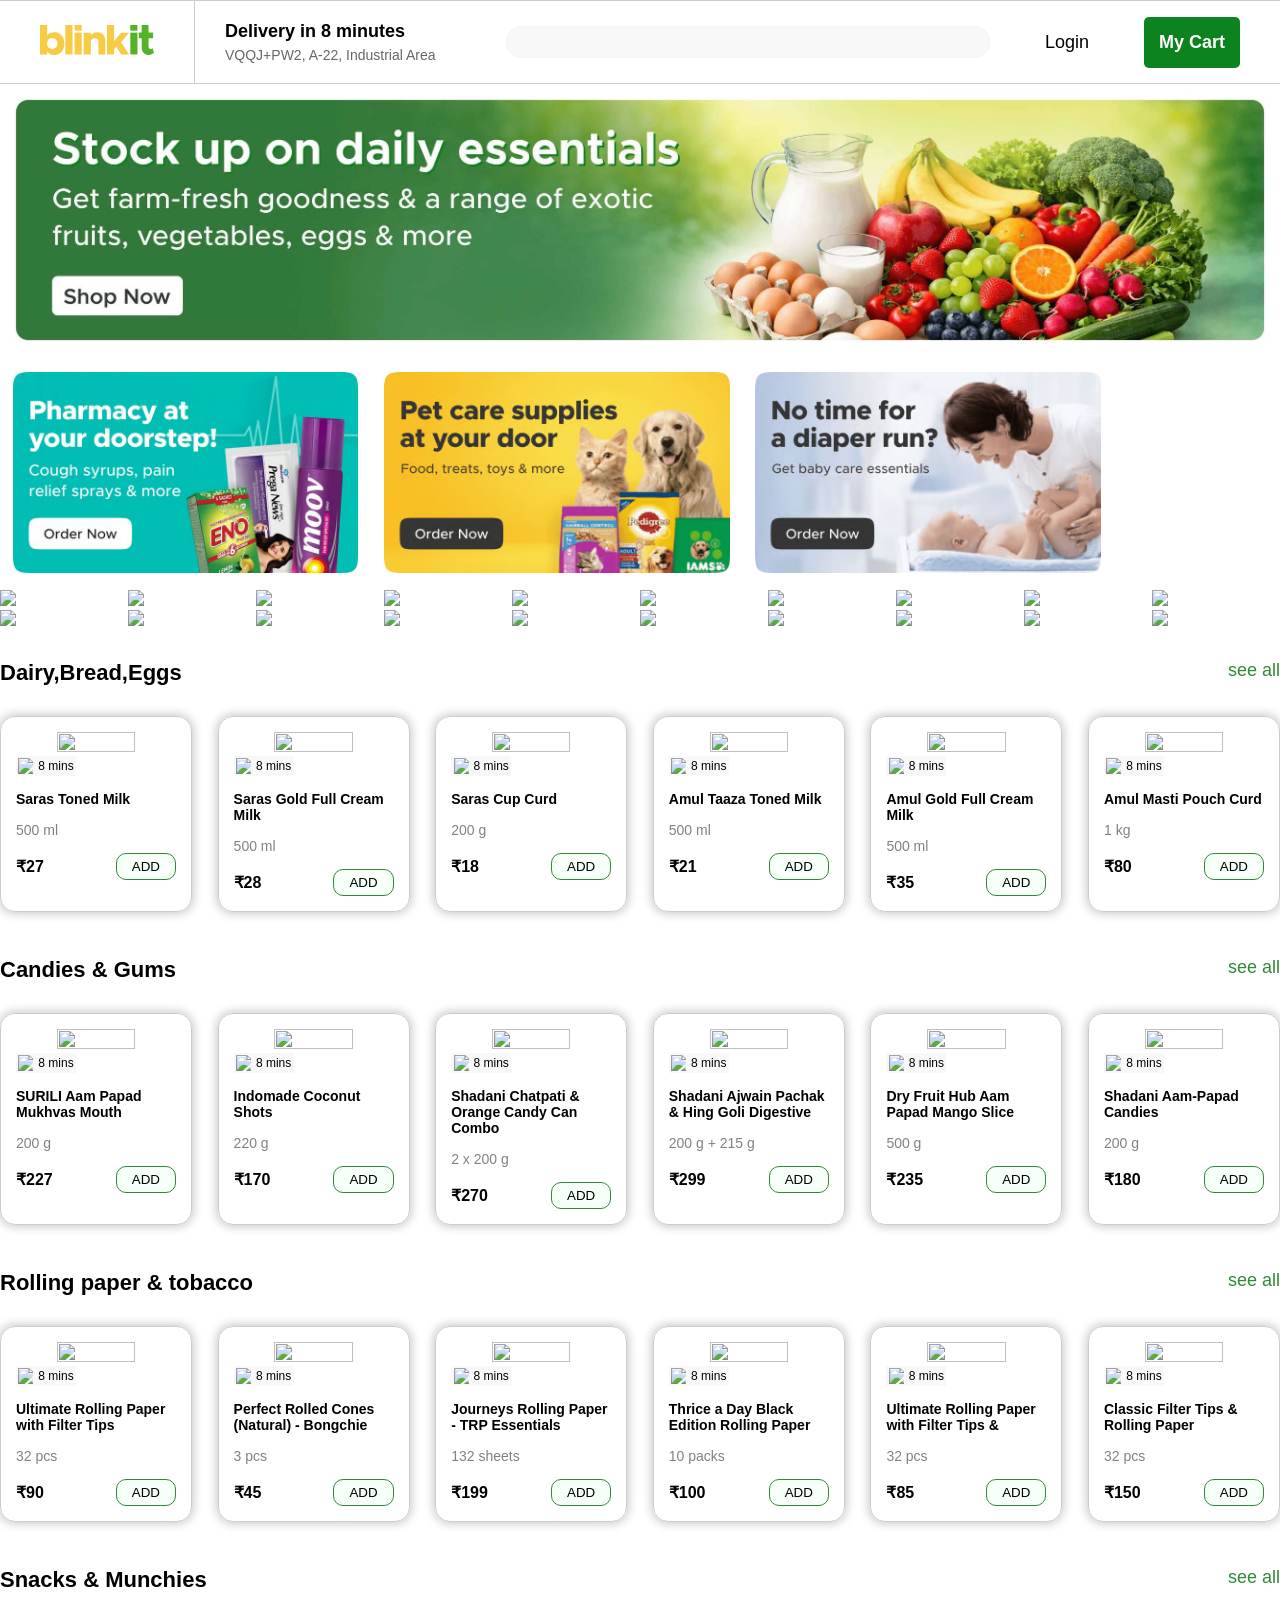
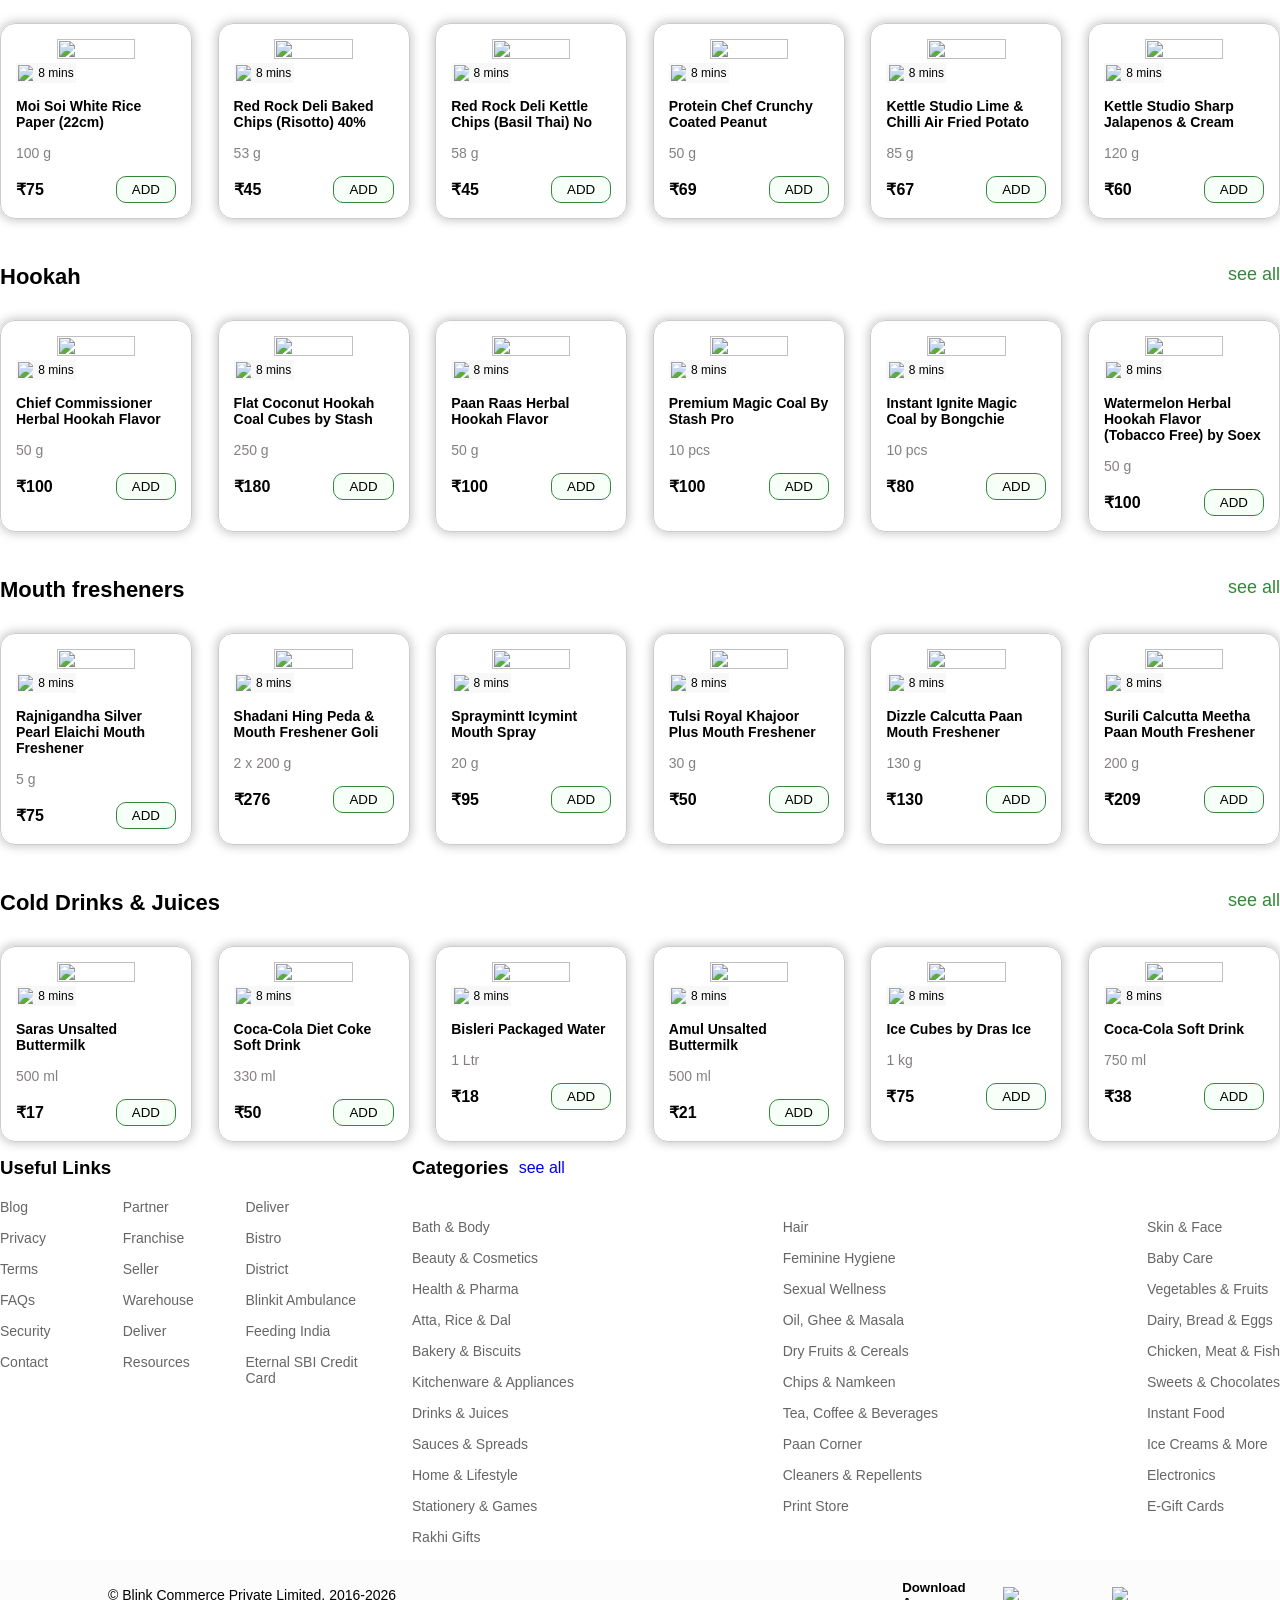
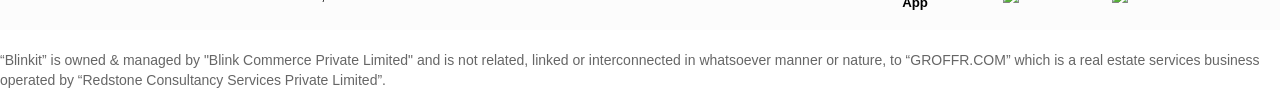
==== commit cdcef859: "Y" ====
--- a/index.html
+++ b/index.html
@@ -232,118 +232,118 @@
     </section>
     <section class="productsection">
         <div class="headingrow">
-            <h2>Dairy,Bread,Eggs</h2>
+            <h2>Candies & Gums</h2>
             <a>see all</a>
         </div>
         <div class="productrow">
             <div class="productionitems">
                 <div class="productimg">
-                    <img width="70%" height="10%" src="https://cdn.grofers.com/cdn-cgi/image/f=auto,fit=scale-down,q=70,metadata=none,w=270/da/cms-assets/cms/product/adebcc0a-e373-4bc5-aa6f-e504d9d2014b.png"/>
-                    <p>
-                        <img width="15px" src="https://cdn.grofers.com/cdn-cgi/image/f=auto,fit=scale-down,q=70,metadata=none,w=90/assets/eta-icons/15-mins.png"/>
-                        8 mins
-                    </p>    
-                </div>
-                <div class="productcontent">
-                    <h3>Saras Toned Milk</h3>
-                    <p>500 ml</p>
-                    <div class="btn-price-outer">
-                        <b>₹27</b>
-                        <button>
-                            ADD
-                        </button>
-                    </div>
-                </div>
-            </div>
-            <div class="productionitems">
-                <div class="productimg">
-                    <img width="70%" height="10%" src="https://cdn.grofers.com/cdn-cgi/image/f=auto,fit=scale-down,q=70,metadata=none,w=270/da/cms-assets/cms/product/016db06e-1840-4069-b9b4-dec66e8ba4c9.png"/>
-                    <p>
-                        <img width="15px" src="https://cdn.grofers.com/cdn-cgi/image/f=auto,fit=scale-down,q=70,metadata=none,w=90/assets/eta-icons/15-mins.png"/>
-                        8 mins
-                    </p>    
-                </div>
-                <div class="productcontent">
-                    <h3>Saras Gold Full Cream Milk</h3>
-                    <p>500 ml</p>
-                    <div class="btn-price-outer">
-                        <b>₹28</b>
-                        <button>
-                            ADD
-                        </button>
-                    </div>
-                </div>
-            </div>
-            <div class="productionitems">
-                <div class="productimg">
-                    <img width="70%" height="10%" src="https://cdn.grofers.com/cdn-cgi/image/f=auto,fit=scale-down,q=70,metadata=none,w=270/da/cms-assets/cms/product/95a47dbf-adcd-4631-8b95-acae31bc5242.png"/>
-                    <p>
-                        <img width="15px" src="https://cdn.grofers.com/cdn-cgi/image/f=auto,fit=scale-down,q=70,metadata=none,w=90/assets/eta-icons/15-mins.png"/>
-                        8 mins
-                    </p>    
-                </div>
-                <div class="productcontent">
-                    <h3>Saras Cup Curd</h3>
+                    <img width="70%" height="10%" src="https://cdn.grofers.com/cdn-cgi/image/f=auto,fit=scale-down,q=70,metadata=none,w=270/da/cms-assets/cms/product/61e21313-bdbc-4d60-a3a3-1e6ebf60a1f8.png"/>
+                    <p>
+                        <img width="15px" src="https://cdn.grofers.com/cdn-cgi/image/f=auto,fit=scale-down,q=70,metadata=none,w=90/assets/eta-icons/15-mins.png"/>
+                        8 mins
+                    </p>    
+                </div>
+                <div class="productcontent">
+                    <h3>SURILI Aam Papad Mukhvas Mouth</h3>
                     <p>200 g</p>
                     <div class="btn-price-outer">
-                        <b>₹18</b>
-                        <button>
-                            ADD
-                        </button>
-                    </div>
-                </div>
-            </div>
-            <div class="productionitems">
-                <div class="productimg">
-                    <img width="70%" height="10%" src="https://cdn.grofers.com/cdn-cgi/image/f=auto,fit=scale-down,q=70,metadata=none,w=270/da/cms-assets/cms/product/5734b087-3ad9-485f-bbe2-52079cd9e35d.png"/>
-                    <p>
-                        <img width="15px" src="https://cdn.grofers.com/cdn-cgi/image/f=auto,fit=scale-down,q=70,metadata=none,w=90/assets/eta-icons/15-mins.png"/>
-                        8 mins
-                    </p>    
-                </div>
-                <div class="productcontent">
-                    <h3>Amul Taaza Toned Milk</h3>
-                    <p>500 ml</p>
-                    <div class="btn-price-outer">
-                        <b>₹21</b>
-                        <button>
-                            ADD
-                        </button>
-                    </div>
-                </div>
-            </div>
-            <div class="productionitems">
-                <div class="productimg">
-                    <img width="70%" height="10%" src="https://cdn.grofers.com/cdn-cgi/image/f=auto,fit=scale-down,q=70,metadata=none,w=270/da/cms-assets/cms/product/628c97e0-5ed4-425d-a667-1d3bfa6f0bde.png"/>
-                    <p>
-                        <img width="15px" src="https://cdn.grofers.com/cdn-cgi/image/f=auto,fit=scale-down,q=70,metadata=none,w=90/assets/eta-icons/15-mins.png"/>
-                        8 mins
-                    </p>    
-                </div>
-                <div class="productcontent">
-                    <h3>Amul Gold Full Cream Milk</h3>
-                    <p>500 ml</p>
-                    <div class="btn-price-outer">
-                        <b>₹35</b>
-                        <button>
-                            ADD
-                        </button>
-                    </div>
-                </div>
-            </div>
-            <div class="productionitems">
-                <div class="productimg">
-                    <img width="70%" height="10%" src="https://cdn.grofers.com/cdn-cgi/image/f=auto,fit=scale-down,q=70,metadata=none,w=270/da/cms-assets/cms/product/e7023096-622d-4e2e-9c2c-a7689262c36f.png"/>
-                    <p>
-                        <img width="15px" src="https://cdn.grofers.com/cdn-cgi/image/f=auto,fit=scale-down,q=70,metadata=none,w=90/assets/eta-icons/15-mins.png"/>
-                        8 mins
-                    </p>    
-                </div>
-                <div class="productcontent">
-                    <h3>Amul Masti Pouch Curd</h3>
-                    <p>1 kg</p>
-                    <div class="btn-price-outer">
-                        <b>₹80</b>
+                        <b>₹227</b>
+                        <button>
+                            ADD
+                        </button>
+                    </div>
+                </div>
+            </div>
+            <div class="productionitems">
+                <div class="productimg">
+                    <img width="70%" height="10%" src="https://cdn.grofers.com/cdn-cgi/image/f=auto,fit=scale-down,q=70,metadata=none,w=270/da/cms-assets/cms/product/rc-upload-1775023115882-155.png"/>
+                    <p>
+                        <img width="15px" src="https://cdn.grofers.com/cdn-cgi/image/f=auto,fit=scale-down,q=70,metadata=none,w=90/assets/eta-icons/15-mins.png"/>
+                        8 mins
+                    </p>    
+                </div>
+                <div class="productcontent">
+                    <h3>Indomade Coconut Shots</h3>
+                    <p>220 g</p>
+                    <div class="btn-price-outer">
+                        <b>₹170</b>
+                        <button>
+                            ADD
+                        </button>
+                    </div>
+                </div>
+            </div>
+            <div class="productionitems">
+                <div class="productimg">
+                    <img width="70%" height="10%" src="https://cdn.grofers.com/cdn-cgi/image/f=auto,fit=scale-down,q=70,metadata=none,w=270/da/cms-assets/cms/product/rc-upload-1776674706060-31.png"/>
+                    <p>
+                        <img width="15px" src="https://cdn.grofers.com/cdn-cgi/image/f=auto,fit=scale-down,q=70,metadata=none,w=90/assets/eta-icons/15-mins.png"/>
+                        8 mins
+                    </p>    
+                </div>
+                <div class="productcontent">
+                    <h3>Shadani Chatpati & Orange Candy Can Combo</h3>
+                    <p>2 x 200 g</p>
+                    <div class="btn-price-outer">
+                        <b>₹270</b>
+                        <button>
+                            ADD
+                        </button>
+                    </div>
+                </div>
+            </div>
+            <div class="productionitems">
+                <div class="productimg">
+                    <img width="70%" height="10%" src="https://cdn.grofers.com/cdn-cgi/image/f=auto,fit=scale-down,q=70,metadata=none,w=270/da/cms-assets/cms/product/7181a0f1-9b03-4978-85fc-71b6591e67c1.png"/>
+                    <p>
+                        <img width="15px" src="https://cdn.grofers.com/cdn-cgi/image/f=auto,fit=scale-down,q=70,metadata=none,w=90/assets/eta-icons/15-mins.png"/>
+                        8 mins
+                    </p>    
+                </div>
+                <div class="productcontent">
+                    <h3>Shadani Ajwain Pachak & Hing Goli Digestive</h3>
+                    <p>200 g + 215 g</p>
+                    <div class="btn-price-outer">
+                        <b>₹299</b>
+                        <button>
+                            ADD
+                        </button>
+                    </div>
+                </div>
+            </div>
+            <div class="productionitems">
+                <div class="productimg">
+                    <img width="70%" height="10%" src="https://cdn.grofers.com/cdn-cgi/image/f=auto,fit=scale-down,q=70,metadata=none,w=270/da/cms-assets/cms/product/4fc0acc6-5d29-4cb5-8a09-ab80c9df3045.png"/>
+                    <p>
+                        <img width="15px" src="https://cdn.grofers.com/cdn-cgi/image/f=auto,fit=scale-down,q=70,metadata=none,w=90/assets/eta-icons/15-mins.png"/>
+                        8 mins
+                    </p>    
+                </div>
+                <div class="productcontent">
+                    <h3>Dry Fruit Hub Aam Papad Mango Slice</h3>
+                    <p>500 g</p>
+                    <div class="btn-price-outer">
+                        <b>₹235</b>
+                        <button>
+                            ADD
+                        </button>
+                    </div>
+                </div>
+            </div>
+            <div class="productionitems">
+                <div class="productimg">
+                    <img width="70%" height="10%" src="https://cdn.grofers.com/cdn-cgi/image/f=auto,fit=scale-down,q=70,metadata=none,w=270/da/cms-assets/cms/product/ce6ff11d-2b2e-4043-8d6c-f0926eaf5efa.png"/>
+                    <p>
+                        <img width="15px" src="https://cdn.grofers.com/cdn-cgi/image/f=auto,fit=scale-down,q=70,metadata=none,w=90/assets/eta-icons/15-mins.png"/>
+                        8 mins
+                    </p>    
+                </div>
+                <div class="productcontent">
+                    <h3>Shadani Aam-Papad Candies</h3>
+                    <p>200 g</p>
+                    <div class="btn-price-outer">
+                        <b>₹180</b>
                         <button>
                             ADD
                         </button>
--- a/style.css
+++ b/style.css
@@ -266,9 +266,4 @@
 }
 .slinks i{
     width: 40%;
-    height: 40%;
-    display: flex;
-    align-items: center;
-    justify-content: center;
-    
-}+    height: 40%; 
